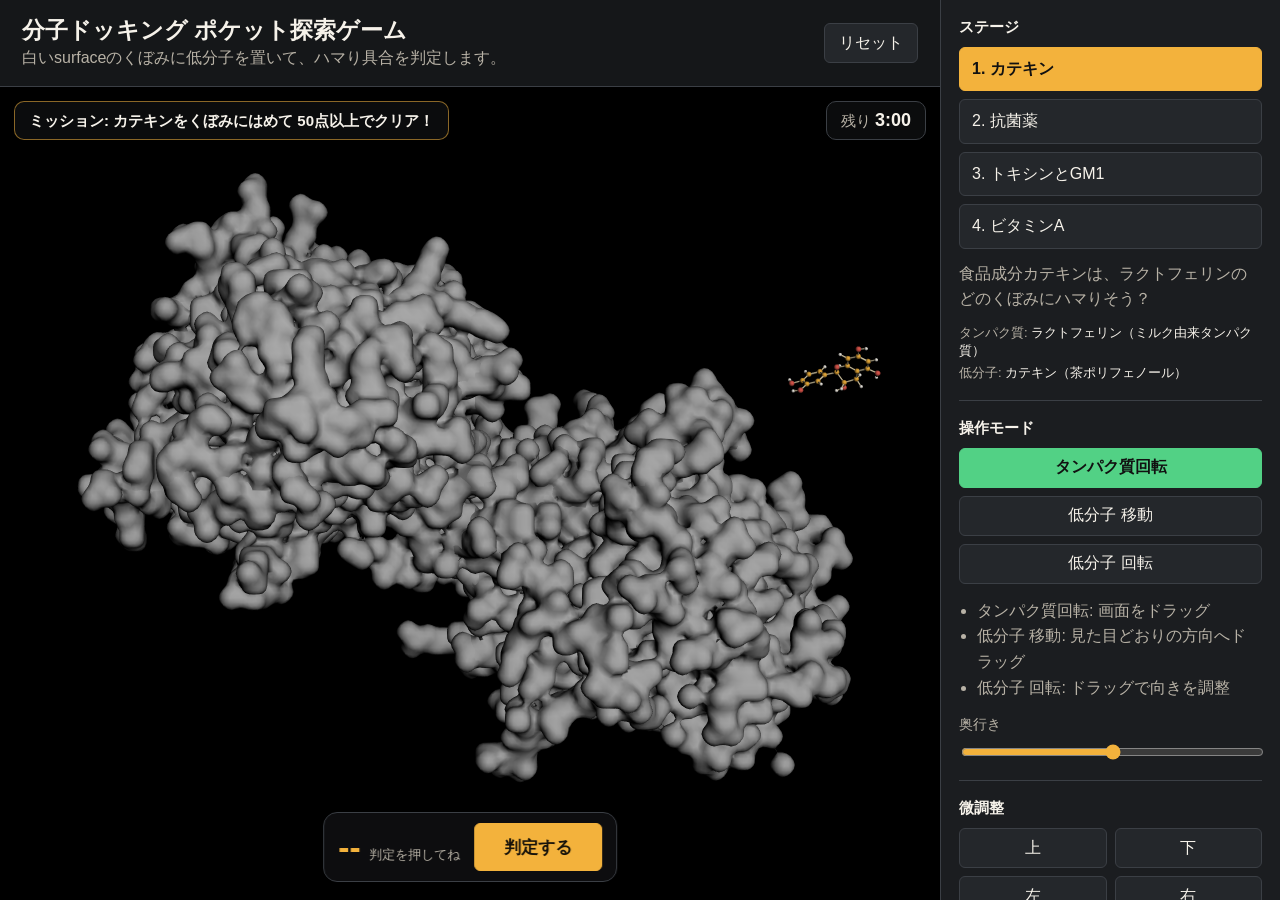
==== pocket_game/index.html @ 2c858eb7 "Add β-lactoglobulin×retinol stage and trackball ligand rotation - New stage 4: β-lactoglobulin (whey" ====
<!doctype html>
<html lang="ja">
  <head>
    <meta charset="utf-8">
    <meta name="viewport" content="width=device-width, initial-scale=1">
    <title>分子ドッキング ポケット探索ゲーム</title>
    <link rel="stylesheet" href="styles.css?v=12">
  </head>
  <body>
    <main class="app">
      <section class="viewer-panel">
        <div class="topbar">
          <div>
            <h1>分子ドッキング ポケット探索ゲーム</h1>
            <p>白いsurfaceのくぼみに低分子を置いて、ハマり具合を判定します。</p>
          </div>
          <button id="resetButton" type="button">リセット</button>
        </div>
        <div class="viewer-wrap">
          <div id="viewer" aria-label="タンパク質と低分子の3Dビュー"></div>
          <div id="interactionLayer" aria-hidden="true"></div>
          <canvas id="confetti" aria-hidden="true"></canvas>
          <div id="celebrateBanner" class="celebrate-banner" aria-hidden="true"></div>
          <div id="hud" class="hud">
            <div id="hudMission" class="hud-mission">ミッション</div>
            <div id="hudTimer" class="hud-timer">残り <span id="hudTimerValue">--:--</span></div>
          </div>
          <div class="viewer-actions">
            <div class="float-score">
              <span id="floatScoreNum" class="float-score-num">--</span>
              <span id="floatScoreLabel" class="float-score-label">判定を押してね</span>
            </div>
            <button id="scoreButtonFloat" class="primary" type="button">判定する</button>
          </div>
        </div>
      </section>

      <aside class="control-panel">
        <section>
          <h2>ステージ</h2>
          <div id="stageButtons" class="stage-grid" role="group" aria-label="ステージ選択"></div>
          <p id="stageBlurb" class="mission">読み込み中…</p>
          <ul class="stage-meta">
            <li>タンパク質: <span id="proteinName">--</span></li>
            <li>低分子: <span id="ligandName">--</span></li>
          </ul>
        </section>

        <section>
          <h2>操作モード</h2>
          <div class="mode-grid" role="group" aria-label="操作モード">
            <button id="viewModeButton" class="mode active" type="button">タンパク質回転</button>
            <button id="moveModeButton" class="mode" type="button">低分子 移動</button>
            <button id="rotateModeButton" class="mode" type="button">低分子 回転</button>
          </div>
          <ul class="steps">
            <li>タンパク質回転: 画面をドラッグ</li>
            <li>低分子 移動: 見た目どおりの方向へドラッグ</li>
            <li>低分子 回転: ドラッグで向きを調整</li>
          </ul>
          <label class="slider-label" for="depthSlider">
            奥行き
            <input id="depthSlider" type="range" min="-35" max="35" value="0">
          </label>
        </section>

        <section>
          <h2>微調整</h2>
          <div class="nudge-grid">
            <button data-nudge="up" type="button">上</button>
            <button data-nudge="down" type="button">下</button>
            <button data-nudge="left" type="button">左</button>
            <button data-nudge="right" type="button">右</button>
          </div>
          <p class="hint-note">奥行き（前後）は「操作モード」の奥行きスライダーで調整します。</p>
        </section>

        <section>
          <h2>判定</h2>
          <button id="scoreButton" class="primary" type="button">判定する</button>
          <div class="score-card">
            <div class="score-number">--</div>
            <div class="score-label">まだ判定していません</div>
            <div class="record-line">
              ベスト <span id="bestScore">--</span>
              <span class="record-sep">／</span>
              最速 <span id="bestTime">--</span>
            </div>
            <dl>
              <div>
                <dt>囲まれ方</dt>
                <dd id="enclosureScore">--</dd>
              </div>
              <div>
                <dt>衝突</dt>
                <dd id="collisionScore">--</dd>
              </div>
              <div>
                <dt>接触</dt>
                <dd id="contactScore">--</dd>
              </div>
            </dl>
          </div>
        </section>

        <section>
          <h2>ヒント</h2>
          <div class="hint-grid">
            <button id="hintButton" type="button">くぼみ候補を表示</button>
            <button id="spotHintButton" type="button">ここだよ！（場所ヒント）</button>
            <button id="answerButton" type="button">正解を見る（お手本）</button>
          </div>
          <p id="message" class="message">まずタンパク質を回して、よさそうなくぼみを探してください。</p>
        </section>

        <section>
          <h2>ランキング（ステージ別・最高記録）</h2>
          <div id="leaderboard" class="leaderboard-groups"></div>
        </section>
      </aside>
    </main>

    <div id="nameEntryModal" class="name-entry-modal hidden" role="dialog" aria-label="ランキング名前登録">
      <div class="name-entry-box">
        <p class="name-entry-title">ランキング入り！</p>
        <p class="name-entry-sub">名前を登録しよう（3文字・自由）</p>
        <div class="name-entry-letters">
          <div class="name-slot">
            <button type="button" class="letter-up" data-slot="0" aria-label="1文字目を進める">▲</button>
            <div class="letter-display" id="nameLetter0">A</div>
            <button type="button" class="letter-down" data-slot="0" aria-label="1文字目を戻す">▼</button>
          </div>
          <div class="name-slot">
            <button type="button" class="letter-up" data-slot="1" aria-label="2文字目を進める">▲</button>
            <div class="letter-display" id="nameLetter1">A</div>
            <button type="button" class="letter-down" data-slot="1" aria-label="2文字目を戻す">▼</button>
          </div>
          <div class="name-slot">
            <button type="button" class="letter-up" data-slot="2" aria-label="3文字目を進める">▲</button>
            <div class="letter-display" id="nameLetter2">A</div>
            <button type="button" class="letter-down" data-slot="2" aria-label="3文字目を戻す">▼</button>
          </div>
        </div>
        <div class="name-entry-actions">
          <button type="button" id="nameEntryConfirm" class="primary">登録する</button>
          <button type="button" id="nameEntrySkip">名前なしで登録</button>
        </div>
      </div>
    </div>

    <script src="3Dmol-min.js"></script>
    <script src="app.js?v=25"></script>
  </body>
</html>
---- pocket_game/styles.css ----
:root {
  color-scheme: dark;
  --bg: #101113;
  --panel: #1b1d20;
  --panel-2: #24272b;
  --text: #f6f2ea;
  --muted: #b8b2a6;
  --line: #3b3f45;
  --accent: #f3b23c;
  --good: #52d185;
}

* {
  box-sizing: border-box;
}

body {
  margin: 0;
  overflow: hidden;
  background: var(--bg);
  color: var(--text);
  font-family: -apple-system, BlinkMacSystemFont, "Hiragino Sans", "Yu Gothic", sans-serif;
}

.app {
  display: grid;
  grid-template-columns: minmax(0, 1fr) 340px;
  height: 100vh;
}

.viewer-panel {
  display: grid;
  grid-template-rows: auto minmax(0, 1fr);
  min-width: 0;
}

.topbar {
  display: flex;
  align-items: center;
  justify-content: space-between;
  gap: 20px;
  padding: 16px 22px;
  border-bottom: 1px solid var(--line);
  background: #151719;
}

h1,
h2,
p {
  margin: 0;
}

h1 {
  font-size: 23px;
  line-height: 1.25;
  letter-spacing: 0;
}

h2 {
  margin-bottom: 10px;
  font-size: 15px;
  letter-spacing: 0;
}

.topbar p,
.message,
.steps,
.mission {
  color: var(--muted);
  line-height: 1.6;
}

.viewer-wrap {
  position: relative;
  width: 100%;
  height: 100%;
  min-height: 0;
  background: #08090a;
}

#viewer,
#interactionLayer,
#confetti {
  position: absolute;
  inset: 0;
}

#confetti {
  width: 100%;
  height: 100%;
  pointer-events: none;
  z-index: 8;
  opacity: 0;
  transition: opacity 0.25s ease;
}

#confetti.show {
  opacity: 1;
}

.celebrate-banner {
  position: absolute;
  top: 50%;
  left: 50%;
  transform: translate(-50%, -50%) scale(0.7);
  padding: 14px 30px;
  border-radius: 14px;
  background: rgba(31, 143, 86, 0.92);
  color: #fff;
  font-size: 30px;
  font-weight: 800;
  letter-spacing: 0.04em;
  text-shadow: 0 2px 6px rgba(0, 0, 0, 0.35);
  box-shadow: 0 12px 40px rgba(0, 0, 0, 0.45);
  opacity: 0;
  pointer-events: none;
  z-index: 9;
}

.celebrate-banner.show {
  animation: pop-banner 1.8s cubic-bezier(0.18, 0.9, 0.28, 1.2) forwards;
}

.hud {
  position: absolute;
  top: 14px;
  left: 14px;
  right: 14px;
  display: flex;
  align-items: flex-start;
  justify-content: space-between;
  gap: 12px;
  pointer-events: none;
  z-index: 7;
}

.hud-mission {
  max-width: 70%;
  padding: 8px 14px;
  border-radius: 10px;
  background: rgba(16, 17, 19, 0.72);
  border: 1px solid rgba(243, 178, 60, 0.55);
  color: var(--text);
  font-size: 15px;
  font-weight: 700;
  line-height: 1.4;
  backdrop-filter: blur(2px);
}

.hud-timer {
  padding: 8px 14px;
  border-radius: 10px;
  background: rgba(16, 17, 19, 0.72);
  border: 1px solid var(--line);
  color: var(--muted);
  font-size: 15px;
  white-space: nowrap;
  backdrop-filter: blur(2px);
}

.hud-timer span {
  color: var(--text);
  font-weight: 800;
  font-variant-numeric: tabular-nums;
  font-size: 18px;
}

.hud-timer.running span {
  color: var(--good);
}

.hud-timer.low span {
  color: var(--accent);
}

.hud-timer.timeout {
  border-color: var(--bad, #e65a4f);
}

.hud-timer.timeout span {
  color: #e65a4f;
}

.viewer-actions {
  position: absolute;
  left: 50%;
  bottom: 18px;
  transform: translateX(-50%);
  display: flex;
  align-items: center;
  gap: 14px;
  padding: 10px 14px;
  border-radius: 14px;
  background: rgba(16, 17, 19, 0.82);
  border: 1px solid var(--line);
  box-shadow: 0 10px 30px rgba(0, 0, 0, 0.45);
  backdrop-filter: blur(3px);
  z-index: 10;
  max-width: calc(100% - 28px);
}

.viewer-actions .primary {
  width: auto;
  min-width: 128px;
  min-height: 48px;
  font-size: 17px;
  padding: 0 22px;
}

.float-score {
  display: flex;
  align-items: baseline;
  gap: 8px;
  white-space: nowrap;
}

.float-score-num {
  font-size: 34px;
  font-weight: 800;
  line-height: 1;
  color: var(--accent);
  font-variant-numeric: tabular-nums;
}

.float-score-label {
  color: var(--muted);
  font-size: 13px;
}

.float-score-num.celebrate {
  animation: score-pop 0.9s cubic-bezier(0.18, 0.9, 0.28, 1.2);
}

.record-line {
  margin-top: 8px;
  color: var(--muted);
  font-size: 13px;
}

.record-line span {
  color: var(--accent);
  font-weight: 700;
  font-variant-numeric: tabular-nums;
}

.record-line .record-sep {
  color: var(--line);
  font-weight: 400;
  margin: 0 4px;
}

@keyframes pop-banner {
  0% { opacity: 0; transform: translate(-50%, -50%) scale(0.6); }
  15% { opacity: 1; transform: translate(-50%, -50%) scale(1.08); }
  70% { opacity: 1; transform: translate(-50%, -50%) scale(1); }
  100% { opacity: 0; transform: translate(-50%, -58%) scale(1); }
}

#viewer {
  cursor: grab;
}

#interactionLayer {
  display: none;
  cursor: grab;
  z-index: 5;
}

#interactionLayer.active {
  display: block;
}

#interactionLayer.dragging {
  cursor: grabbing;
}

.control-panel {
  display: flex;
  flex-direction: column;
  gap: 18px;
  padding: 18px;
  overflow-y: auto;
  background: var(--panel);
  border-left: 1px solid var(--line);
}

.control-panel section {
  padding-bottom: 18px;
  border-bottom: 1px solid var(--line);
}

.control-panel section:last-child {
  border-bottom: 0;
}

.mode-grid,
.nudge-grid,
.stage-grid,
.hint-grid {
  display: grid;
  grid-template-columns: 1fr;
  gap: 8px;
}

#answerButton {
  border-color: var(--good);
  color: var(--good);
  font-weight: 700;
}

#answerButton:hover {
  background: rgba(82, 209, 133, 0.14);
}

#spotHintButton {
  border-color: #e65a4f;
  color: #ff7b72;
  font-weight: 700;
}

#spotHintButton:hover {
  background: rgba(230, 90, 79, 0.14);
}

.stage-grid {
  margin-bottom: 12px;
}

button.stage {
  text-align: left;
  line-height: 1.4;
  padding: 10px 12px;
  min-height: 0;
}

button.stage.active {
  color: #111;
  background: var(--accent);
  border-color: var(--accent);
  font-weight: 700;
}

button.stage .stage-clear {
  color: var(--good);
  font-weight: 700;
}

button.stage.active .stage-clear {
  color: #0d5c2e;
}

.stage-meta {
  list-style: none;
  padding: 0;
  margin: 12px 0 0;
  display: grid;
  gap: 4px;
  font-size: 13px;
  color: var(--muted);
}

.hint-note {
  margin-top: 10px;
  color: var(--muted);
  font-size: 13px;
  line-height: 1.5;
}

.leaderboard-groups {
  display: grid;
  gap: 16px;
}

.leaderboard-group h3 {
  margin: 0 0 6px;
  font-size: 13px;
  font-weight: 700;
  color: var(--muted);
}

.leaderboard {
  list-style: none;
  padding: 0;
  margin: 0;
  display: grid;
  gap: 6px;
  counter-reset: rank;
}

.leaderboard li {
  display: flex;
  align-items: baseline;
  gap: 10px;
  padding: 8px 10px;
  border: 1px solid var(--line);
  border-radius: 6px;
  background: #151719;
  font-size: 14px;
}

.leaderboard li.empty {
  color: var(--muted);
  justify-content: center;
  font-size: 13px;
}

.leaderboard li:not(.empty)::before {
  counter-increment: rank;
  content: counter(rank);
  min-width: 22px;
  height: 22px;
  display: inline-grid;
  place-items: center;
  border-radius: 50%;
  background: var(--panel-2);
  color: var(--muted);
  font-size: 12px;
  font-weight: 700;
  flex: none;
}

.leaderboard li:nth-child(1)::before {
  background: var(--accent);
  color: #16120a;
}

.leaderboard .lb-score {
  flex: 1;
  font-weight: 800;
  color: var(--accent);
  font-variant-numeric: tabular-nums;
}

.leaderboard .lb-name {
  font-family: "Courier New", monospace;
  font-weight: 800;
  letter-spacing: 2px;
  color: var(--accent);
  background: var(--panel-2);
  border: 1px solid var(--line);
  border-radius: 4px;
  padding: 1px 6px;
  font-size: 12px;
}

.leaderboard .lb-time {
  color: var(--muted);
  font-size: 12px;
  font-variant-numeric: tabular-nums;
}

/* --- 名前入力モーダル（レトロアーケード風） --- */

.name-entry-modal {
  position: fixed;
  inset: 0;
  z-index: 50;
  display: grid;
  place-items: center;
  background: rgba(8, 9, 10, 0.78);
}

.name-entry-modal.hidden {
  display: none;
}

.name-entry-box {
  width: min(90vw, 360px);
  padding: 24px 20px;
  border-radius: 10px;
  background: #0d0f10;
  border: 2px solid var(--accent);
  box-shadow: 0 0 0 4px #000, 0 20px 60px rgba(0, 0, 0, 0.6);
  text-align: center;
  font-family: "Courier New", monospace;
}

.name-entry-title {
  margin: 0 0 4px;
  color: var(--accent);
  font-size: 20px;
  font-weight: 800;
  letter-spacing: 2px;
}

.name-entry-sub {
  margin: 0 0 18px;
  color: var(--muted);
  font-size: 13px;
}

.name-entry-letters {
  display: flex;
  justify-content: center;
  gap: 10px;
  margin-bottom: 20px;
}

.name-slot {
  display: grid;
  gap: 6px;
  justify-items: center;
}

.name-slot button {
  width: 40px;
  height: 32px;
  border-radius: 6px;
  border: 1px solid var(--line);
  background: var(--panel-2);
  color: var(--text);
  font-size: 14px;
  cursor: pointer;
}

.name-slot button:active {
  background: var(--accent);
  color: #16120a;
}

.letter-display {
  width: 46px;
  height: 54px;
  display: grid;
  place-items: center;
  border-radius: 6px;
  border: 2px solid var(--accent);
  background: #16120a;
  color: var(--accent);
  font-size: 30px;
  font-weight: 800;
  letter-spacing: 1px;
}

.name-entry-actions {
  display: grid;
  gap: 8px;
}

.name-entry-actions button {
  width: 100%;
}

.stage-meta span {
  color: var(--text);
}

.nudge-grid {
  grid-template-columns: repeat(2, 1fr);
}

.steps {
  padding-left: 18px;
  margin: 14px 0 16px;
}

.slider-label {
  display: grid;
  gap: 8px;
  color: var(--muted);
  font-size: 14px;
}

input[type="range"] {
  width: 100%;
  accent-color: var(--accent);
}

button {
  min-height: 40px;
  padding: 0 14px;
  border: 1px solid var(--line);
  border-radius: 6px;
  background: var(--panel-2);
  color: var(--text);
  font: inherit;
  cursor: pointer;
}

button:hover {
  border-color: var(--accent);
}

button.primary {
  width: 100%;
  background: var(--accent);
  color: #16120a;
  border-color: var(--accent);
  font-weight: 700;
}

button.mode.active {
  color: #111;
  background: var(--good);
  border-color: var(--good);
  font-weight: 700;
}

.score-card {
  margin-top: 12px;
  padding: 14px;
  border: 1px solid var(--line);
  border-radius: 8px;
  background: #151719;
}

.score-number {
  font-size: 54px;
  font-weight: 800;
  line-height: 1;
  color: var(--accent);
}

.score-number.celebrate {
  animation: score-pop 0.9s cubic-bezier(0.18, 0.9, 0.28, 1.2);
}

@keyframes score-pop {
  0% { transform: scale(1); }
  35% { transform: scale(1.35); color: var(--good); }
  100% { transform: scale(1); }
}

.score-label {
  margin-top: 6px;
  color: var(--muted);
}

dl {
  display: grid;
  gap: 8px;
  margin: 14px 0 0;
}

dl div {
  display: flex;
  justify-content: space-between;
  gap: 12px;
}

dt {
  color: var(--muted);
}

dd {
  margin: 0;
  font-variant-numeric: tabular-nums;
}

.message {
  margin-top: 10px;
}

@media (max-width: 640px) {
  .app {
    grid-template-columns: 1fr;
    overflow-y: auto;
  }

  .viewer-panel {
    min-height: 620px;
  }

  .control-panel {
    border-left: 0;
    border-top: 1px solid var(--line);
  }
}
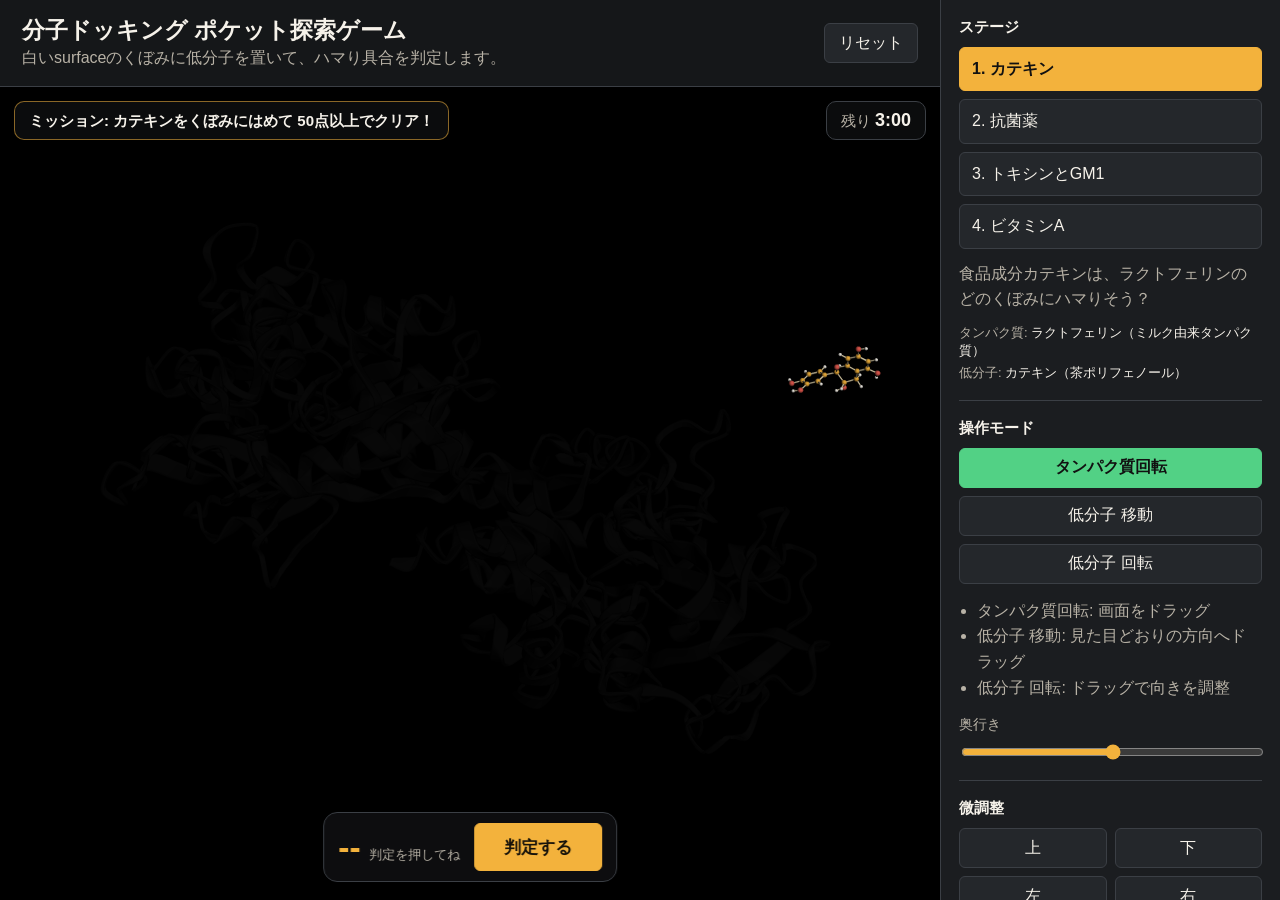
==== commit 010d5f5b: "Move name entry to right panel and delay it past the celebration - Name-entry (ranking registration)" ====
--- a/pocket_game/index.html
+++ b/pocket_game/index.html
@@ -4,7 +4,7 @@
     <meta charset="utf-8">
     <meta name="viewport" content="width=device-width, initial-scale=1">
     <title>分子ドッキング ポケット探索ゲーム</title>
-    <link rel="stylesheet" href="styles.css?v=12">
+    <link rel="stylesheet" href="styles.css?v=13">
   </head>
   <body>
     <main class="app">
@@ -36,6 +36,34 @@
       </section>
 
       <aside class="control-panel">
+        <section id="nameEntryModal" class="name-entry-panel hidden" role="dialog" aria-label="ランキング名前登録">
+          <div class="name-entry-box">
+            <p class="name-entry-title">ランキング入り！</p>
+            <p class="name-entry-sub">名前を登録しよう（3文字・自由）</p>
+            <div class="name-entry-letters">
+              <div class="name-slot">
+                <button type="button" class="letter-up" data-slot="0" aria-label="1文字目を進める">▲</button>
+                <div class="letter-display" id="nameLetter0">A</div>
+                <button type="button" class="letter-down" data-slot="0" aria-label="1文字目を戻す">▼</button>
+              </div>
+              <div class="name-slot">
+                <button type="button" class="letter-up" data-slot="1" aria-label="2文字目を進める">▲</button>
+                <div class="letter-display" id="nameLetter1">A</div>
+                <button type="button" class="letter-down" data-slot="1" aria-label="2文字目を戻す">▼</button>
+              </div>
+              <div class="name-slot">
+                <button type="button" class="letter-up" data-slot="2" aria-label="3文字目を進める">▲</button>
+                <div class="letter-display" id="nameLetter2">A</div>
+                <button type="button" class="letter-down" data-slot="2" aria-label="3文字目を戻す">▼</button>
+              </div>
+            </div>
+            <div class="name-entry-actions">
+              <button type="button" id="nameEntryConfirm" class="primary">登録する</button>
+              <button type="button" id="nameEntrySkip">名前なしで登録</button>
+            </div>
+          </div>
+        </section>
+
         <section>
           <h2>ステージ</h2>
           <div id="stageButtons" class="stage-grid" role="group" aria-label="ステージ選択"></div>
@@ -120,35 +148,7 @@
       </aside>
     </main>
 
-    <div id="nameEntryModal" class="name-entry-modal hidden" role="dialog" aria-label="ランキング名前登録">
-      <div class="name-entry-box">
-        <p class="name-entry-title">ランキング入り！</p>
-        <p class="name-entry-sub">名前を登録しよう（3文字・自由）</p>
-        <div class="name-entry-letters">
-          <div class="name-slot">
-            <button type="button" class="letter-up" data-slot="0" aria-label="1文字目を進める">▲</button>
-            <div class="letter-display" id="nameLetter0">A</div>
-            <button type="button" class="letter-down" data-slot="0" aria-label="1文字目を戻す">▼</button>
-          </div>
-          <div class="name-slot">
-            <button type="button" class="letter-up" data-slot="1" aria-label="2文字目を進める">▲</button>
-            <div class="letter-display" id="nameLetter1">A</div>
-            <button type="button" class="letter-down" data-slot="1" aria-label="2文字目を戻す">▼</button>
-          </div>
-          <div class="name-slot">
-            <button type="button" class="letter-up" data-slot="2" aria-label="3文字目を進める">▲</button>
-            <div class="letter-display" id="nameLetter2">A</div>
-            <button type="button" class="letter-down" data-slot="2" aria-label="3文字目を戻す">▼</button>
-          </div>
-        </div>
-        <div class="name-entry-actions">
-          <button type="button" id="nameEntryConfirm" class="primary">登録する</button>
-          <button type="button" id="nameEntrySkip">名前なしで登録</button>
-        </div>
-      </div>
-    </div>
-
     <script src="3Dmol-min.js"></script>
-    <script src="app.js?v=25"></script>
+    <script src="app.js?v=26"></script>
   </body>
 </html>
--- a/pocket_game/styles.css
+++ b/pocket_game/styles.css
@@ -449,28 +449,29 @@
   font-variant-numeric: tabular-nums;
 }
 
-/* --- 名前入力モーダル（レトロアーケード風） --- */
-
-.name-entry-modal {
-  position: fixed;
-  inset: 0;
-  z-index: 50;
-  display: grid;
-  place-items: center;
-  background: rgba(8, 9, 10, 0.78);
-}
-
-.name-entry-modal.hidden {
+/* --- 名前入力（右パネル内・レトロアーケード風） --- */
+
+.name-entry-panel.hidden {
   display: none;
 }
 
+.name-entry-panel {
+  border-bottom: 0 !important;
+  padding-bottom: 0 !important;
+  animation: name-entry-in 0.4s ease;
+}
+
+@keyframes name-entry-in {
+  0% { opacity: 0; transform: translateY(-8px); }
+  100% { opacity: 1; transform: translateY(0); }
+}
+
 .name-entry-box {
-  width: min(90vw, 360px);
-  padding: 24px 20px;
+  padding: 18px 16px;
   border-radius: 10px;
   background: #0d0f10;
   border: 2px solid var(--accent);
-  box-shadow: 0 0 0 4px #000, 0 20px 60px rgba(0, 0, 0, 0.6);
+  box-shadow: 0 0 0 3px rgba(243, 178, 60, 0.18), 0 10px 30px rgba(0, 0, 0, 0.5);
   text-align: center;
   font-family: "Courier New", monospace;
 }
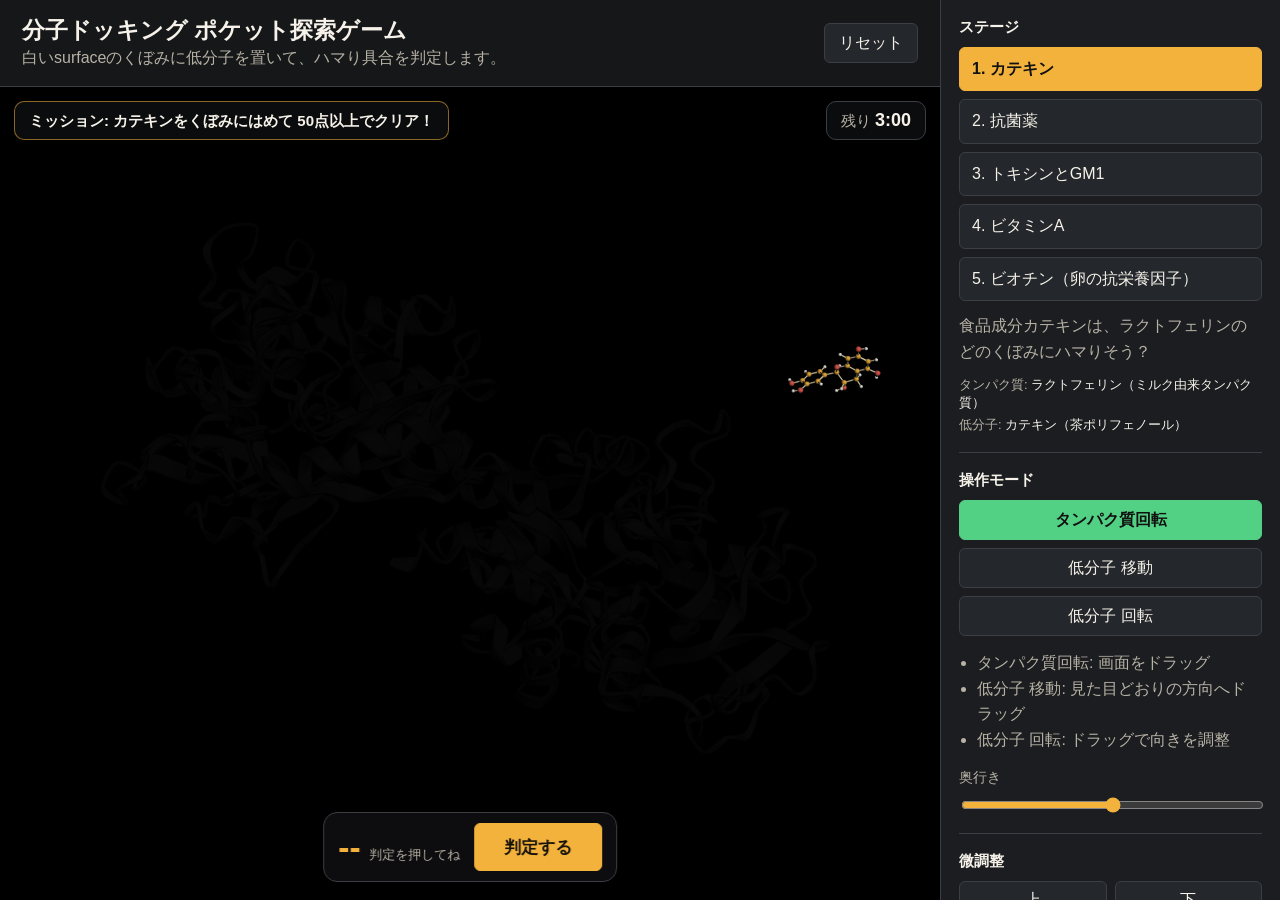
==== commit 17c652e2: "ステージ5追加: アビジン×ビオチン（埋没型モード）+ 複数正解サイトのヒント対応" ====
--- a/pocket_game/index.html
+++ b/pocket_game/index.html
@@ -149,6 +149,6 @@
     </main>
 
     <script src="3Dmol-min.js"></script>
-    <script src="app.js?v=26"></script>
+    <script src="app.js?v=27"></script>
   </body>
 </html>
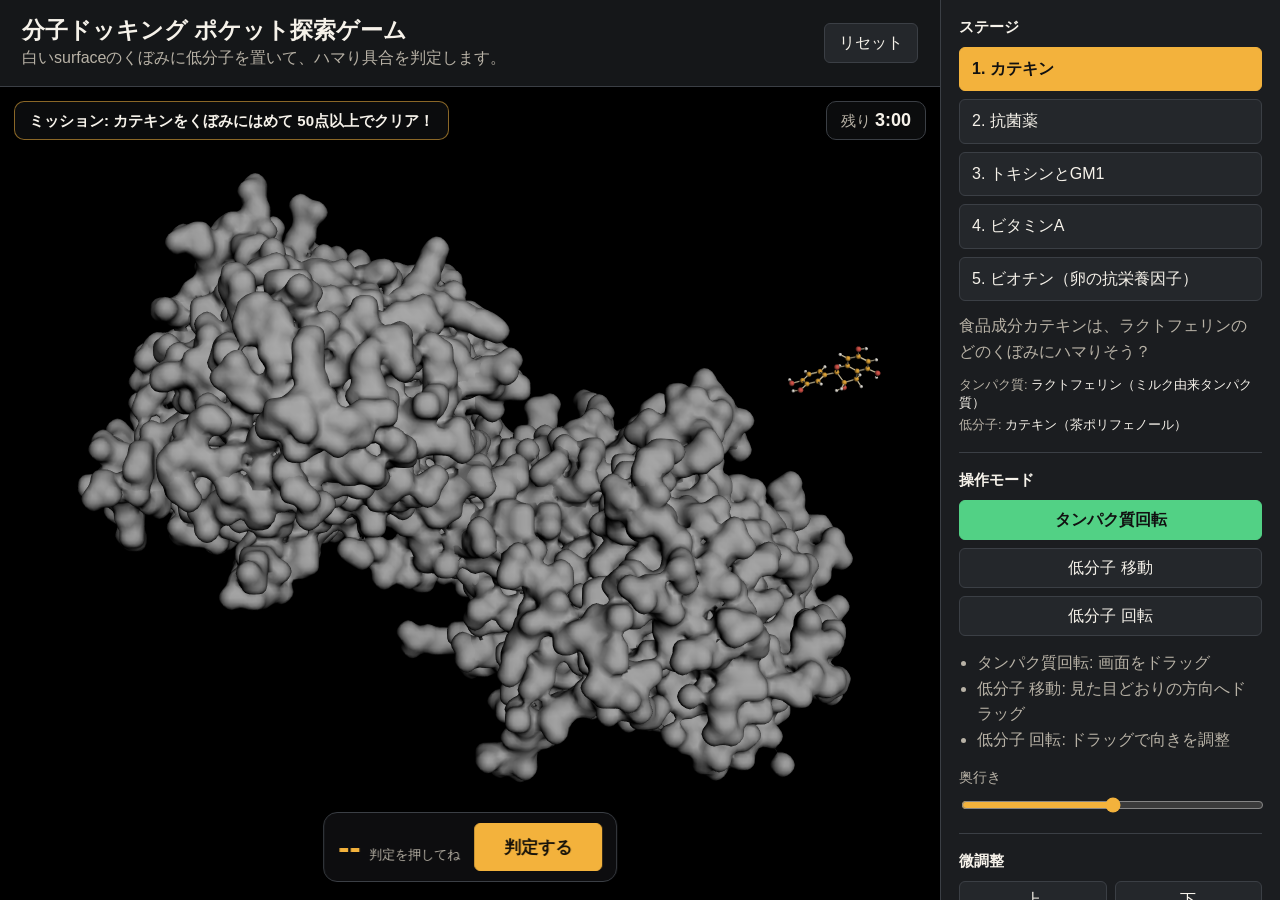
==== commit ce9149a7: "アビジンステージ: ビオチン2分子を両方のポケットに配置する仕様に変更" ====
--- a/pocket_game/index.html
+++ b/pocket_game/index.html
@@ -76,6 +76,7 @@
 
         <section>
           <h2>操作モード</h2>
+          <button id="ligandSwitchButton" type="button" style="display:none; margin-bottom:8px;">操作中の分子を切り替え</button>
           <div class="mode-grid" role="group" aria-label="操作モード">
             <button id="viewModeButton" class="mode active" type="button">タンパク質回転</button>
             <button id="moveModeButton" class="mode" type="button">低分子 移動</button>
@@ -149,6 +150,6 @@
     </main>
 
     <script src="3Dmol-min.js"></script>
-    <script src="app.js?v=27"></script>
+    <script src="app.js?v=28"></script>
   </body>
 </html>
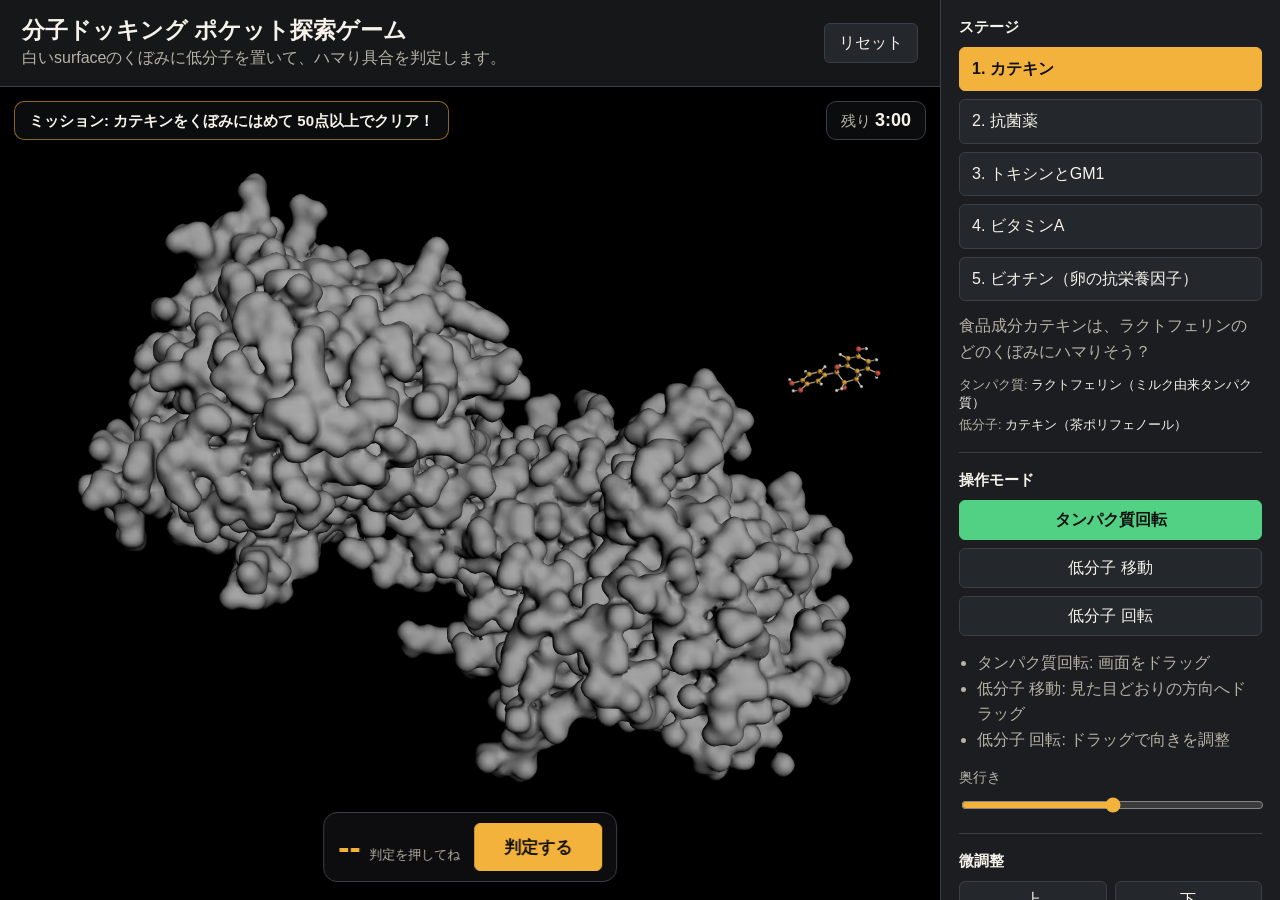
==== commit eecd649b: "タッチ操作で低分子が回転しない問題を修正（touch-action: none / pointercancel 対応） Co-Authored-By: Claude Sonnet 5.5 <norep" ====
--- a/pocket_game/index.html
+++ b/pocket_game/index.html
@@ -4,7 +4,7 @@
     <meta charset="utf-8">
     <meta name="viewport" content="width=device-width, initial-scale=1">
     <title>分子ドッキング ポケット探索ゲーム</title>
-    <link rel="stylesheet" href="styles.css?v=13">
+    <link rel="stylesheet" href="styles.css?v=14">
   </head>
   <body>
     <main class="app">
@@ -150,6 +150,6 @@
     </main>
 
     <script src="3Dmol-min.js"></script>
-    <script src="app.js?v=28"></script>
+    <script src="app.js?v=29"></script>
   </body>
 </html>
--- a/pocket_game/styles.css
+++ b/pocket_game/styles.css
@@ -264,6 +264,9 @@
   display: none;
   cursor: grab;
   z-index: 5;
+  touch-action: none; /* タッチ操作でスクロールに奪われず、ドラッグを回転・移動に使う */
+  -webkit-user-select: none;
+  user-select: none;
 }
 
 #interactionLayer.active {
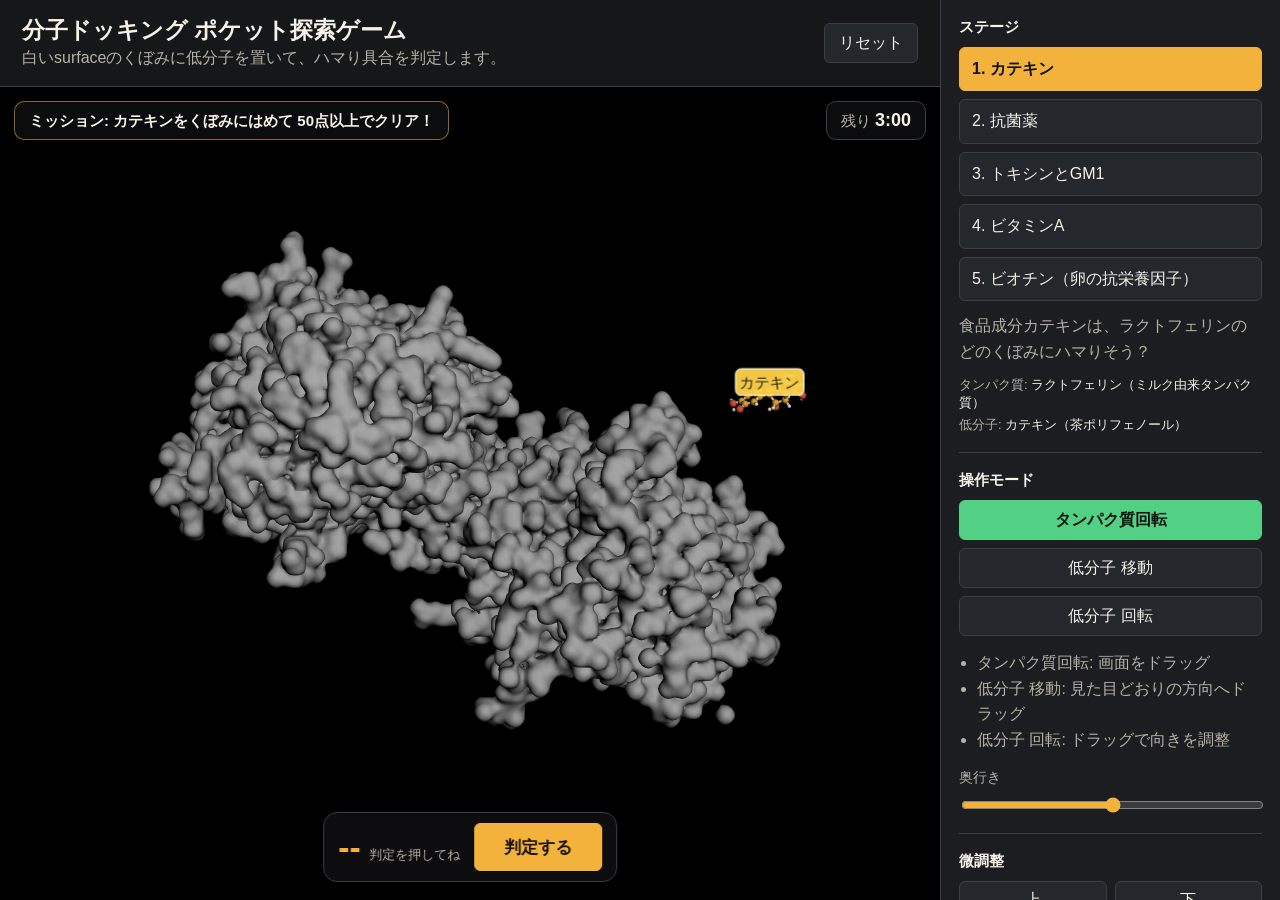
==== commit 4d95aa07: "低分子を見失わないよう改善（常時表示ラベル・球棒を太く明るく・表示を少し引く） Co-Authored-By: Claude Sonnet 5.5 <noreply@anthropic.com> Cl" ====
--- a/pocket_game/index.html
+++ b/pocket_game/index.html
@@ -150,6 +150,6 @@
     </main>
 
     <script src="3Dmol-min.js"></script>
-    <script src="app.js?v=29"></script>
+    <script src="app.js?v=30"></script>
   </body>
 </html>
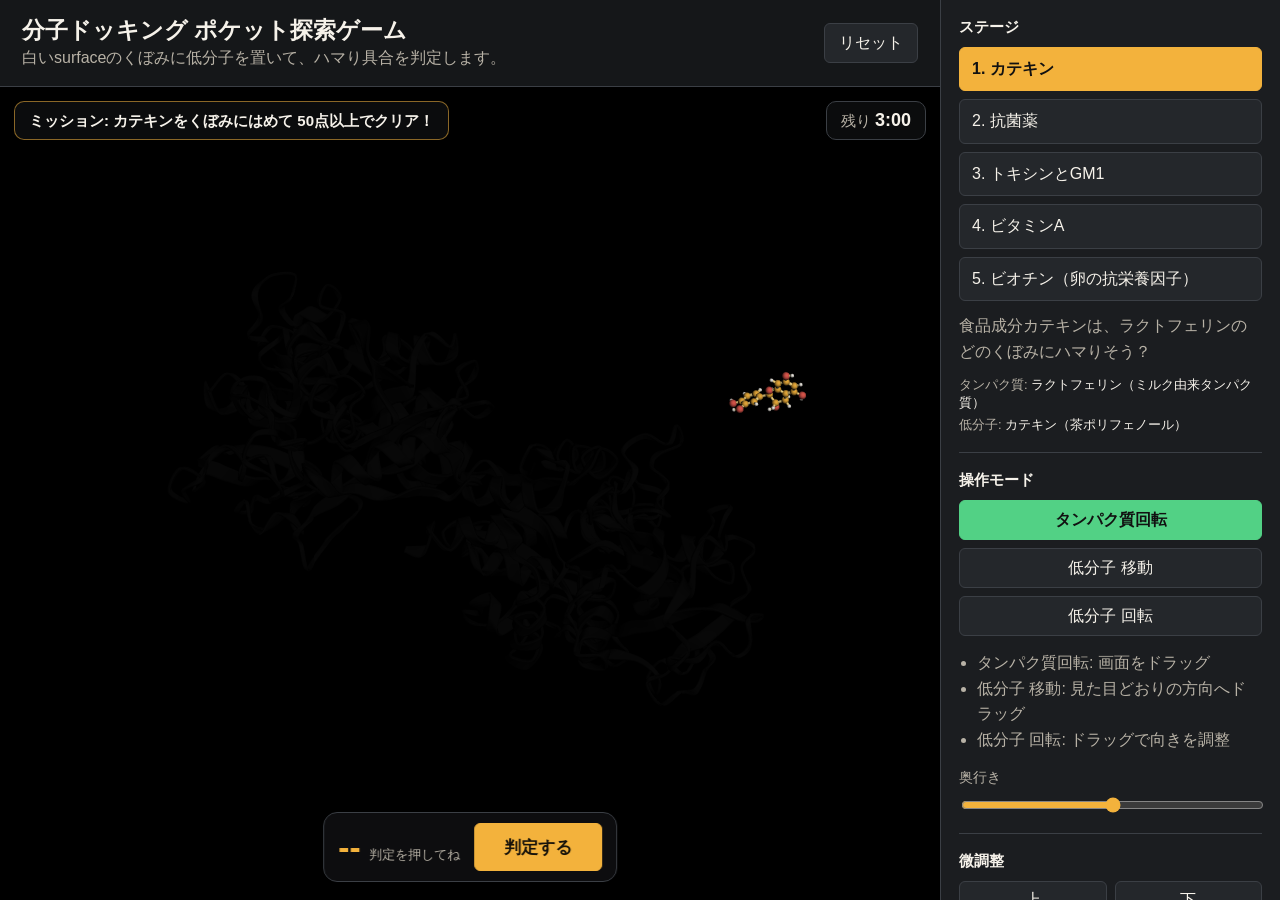
==== commit bd3ec798: "低分子の常時表示ラベルを削除（見た目の邪魔になるため） Co-Authored-By: Claude Sonnet 5.5 <noreply@anthropic.com> Claude-Session" ====
--- a/pocket_game/index.html
+++ b/pocket_game/index.html
@@ -150,6 +150,6 @@
     </main>
 
     <script src="3Dmol-min.js"></script>
-    <script src="app.js?v=30"></script>
+    <script src="app.js?v=32"></script>
   </body>
 </html>
